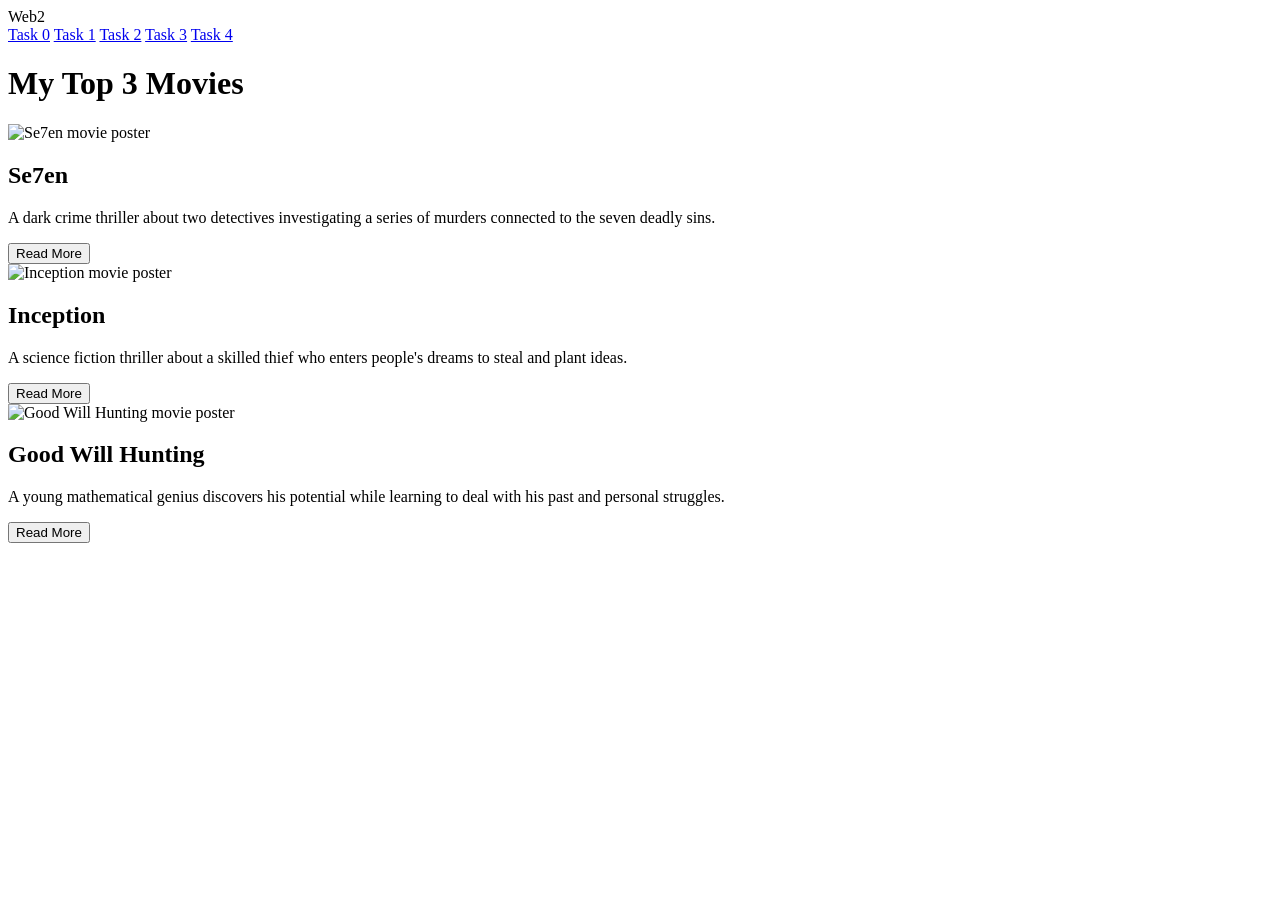
==== task1.html @ 8affd965 "create task1 html" ====
<!DOCTYPE html>
<html lang="en">

<head>
    <meta charset="UTF-8">
    <meta name="viewport" content="width=device-width, initial-scale=1.0">
    <title>Task 1</title>
    <link rel="stylesheet" href="task1.css">
</head>

<body>
    <header class="navbar">

        <div class="logo">Web2</div>

        <nav>
            <a href="task0.html">Task 0</a>
            <a href="task1.html">Task 1</a>
            <a href="task2.html">Task 2</a>
            <a href="task3.html">Task 3</a>
            <a href="task4.html">Task 4</a>
        </nav>

    </header>

    <main>
        <h1>My Top 3 Movies</h1>

        <div class="card-container">
            <div class="card">
                <img src="images/se7en.jpg" alt="Se7en movie poster">
                <h2>Se7en</h2>

                <p>
                    A dark crime thriller about two detectives
                    investigating a series of murders connected
                    to the seven deadly sins.
                </p>
                <button>Read More</button>
            </div>

            <div class="card">
                <img src="images/inception.jpg" alt="Inception movie poster">
                <h2>Inception</h2>

                <p>
                    A science fiction thriller about a skilled thief
                    who enters people's dreams to steal and plant ideas.
                </p>
                <button>Read More</button>
            </div>

            <div class="card">
                <img src="images/good-will-hunting.jpg" alt="Good Will Hunting movie poster">
                <h2>Good Will Hunting</h2>

                <p>
                    A young mathematical genius discovers his potential
                    while learning to deal with his past and personal struggles.
                </p>
                <button>Read More</button>
            </div>
        </div>
    </main>
</body>
</html>
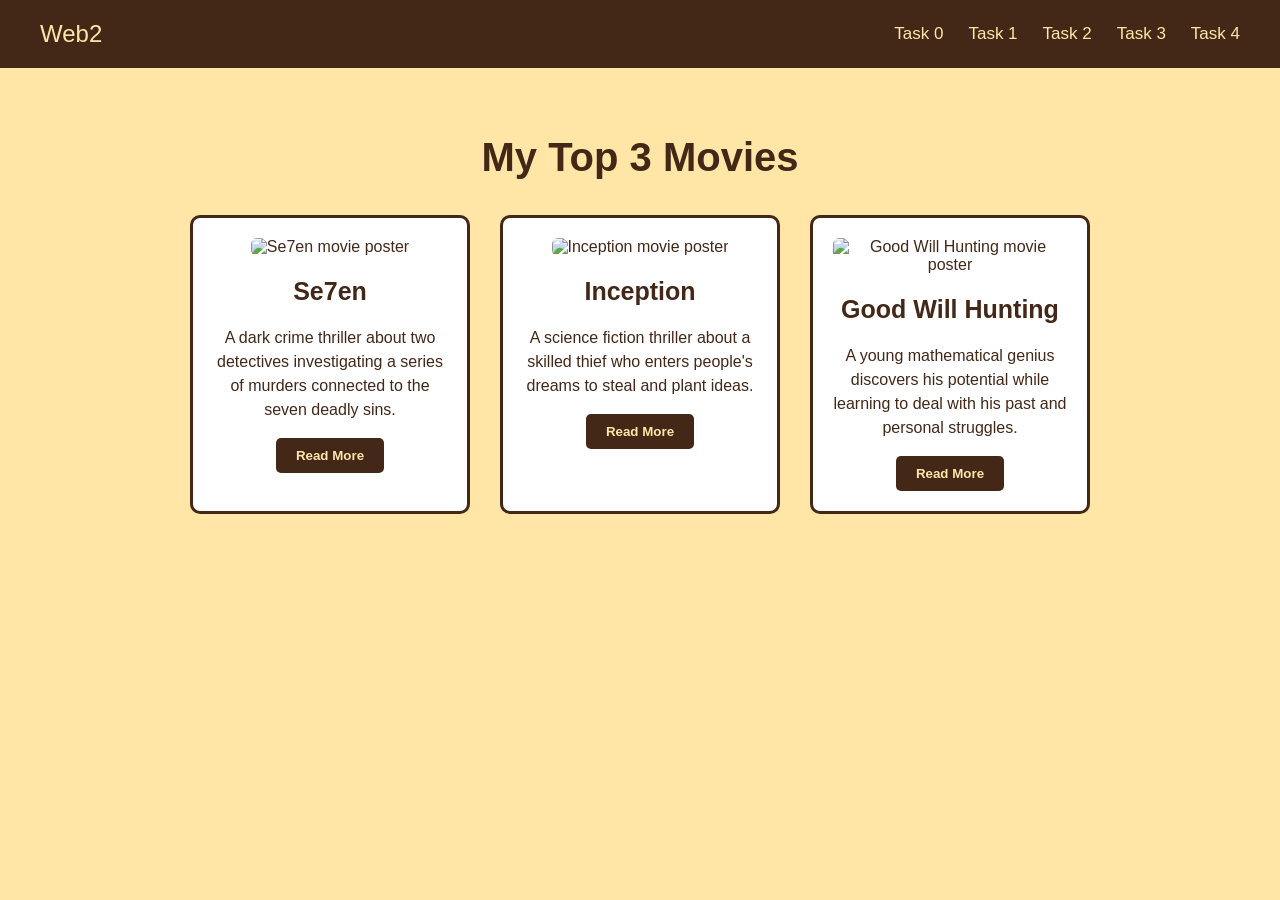
==== commit 3ec3e41b: "rename task2.html to index.html" ====
--- a/task1.html
+++ b/task1.html
@@ -14,7 +14,7 @@
         <div class="logo">Web2</div>
 
         <nav>
-            <a href="task0.html">Task 0</a>
+            <a href="index.html">Task 0</a>
             <a href="task1.html">Task 1</a>
             <a href="task2.html">Task 2</a>
             <a href="task3.html">Task 3</a>
--- a/task1.css
+++ b/task1.css
@@ -0,0 +1,98 @@
+body {
+    margin: 0;
+    padding: 0;
+    background-color: #FFE6A7;
+    color: #432818;
+    font-family: Arial, sans-serif;
+}
+
+.navbar {
+    display: flex;
+    justify-content: space-between;
+    align-items: center;
+    padding: 20px 40px;
+    background-color: #432818;
+}
+
+.logo {
+    color: #FFE6A7;
+    font-size: 24px;
+}
+
+nav {
+    display: flex;
+    gap: 25px;
+}
+
+nav a {
+    color: #FFE6A7;
+    text-decoration: none;
+    font-size: 17px;
+}
+
+nav a:hover {
+    color: white;
+}
+
+main {
+    padding: 40px;
+    text-align: center;
+}
+
+h1 {
+    color: #432818;
+    font-size: 40px;
+    margin-bottom: 35px;
+}
+
+.card-container {
+    display: flex;
+    gap: 30px;
+    justify-content: center;
+    align-items: stretch;
+}
+
+.card {
+    width: 280px;
+    padding: 20px;
+    background-color: white;
+    border: 3px solid #432818;
+    border-radius: 10px;
+    box-sizing: border-box;
+}
+
+.card img {
+    width: 100%;
+    height: 350px;
+    object-fit: cover;
+    border-radius: 6px;
+}
+
+.card h2 {
+    color: #432818;
+    font-size: 25px;
+}
+
+.card p {
+    color: #432818;
+    line-height: 1.5;
+    min-height: 70px;
+}
+
+.card button {
+    padding: 10px 20px;
+    background-color: #432818;
+    color: #FFE6A7;
+    border: none;
+    border-radius: 5px;
+    font-weight: bold;
+}
+
+.card:hover {
+    box-shadow: 0 5px 15px #432818;
+}
+
+.card button:hover {
+    background-color: #FFE6A7;
+    color: #432818;
+}
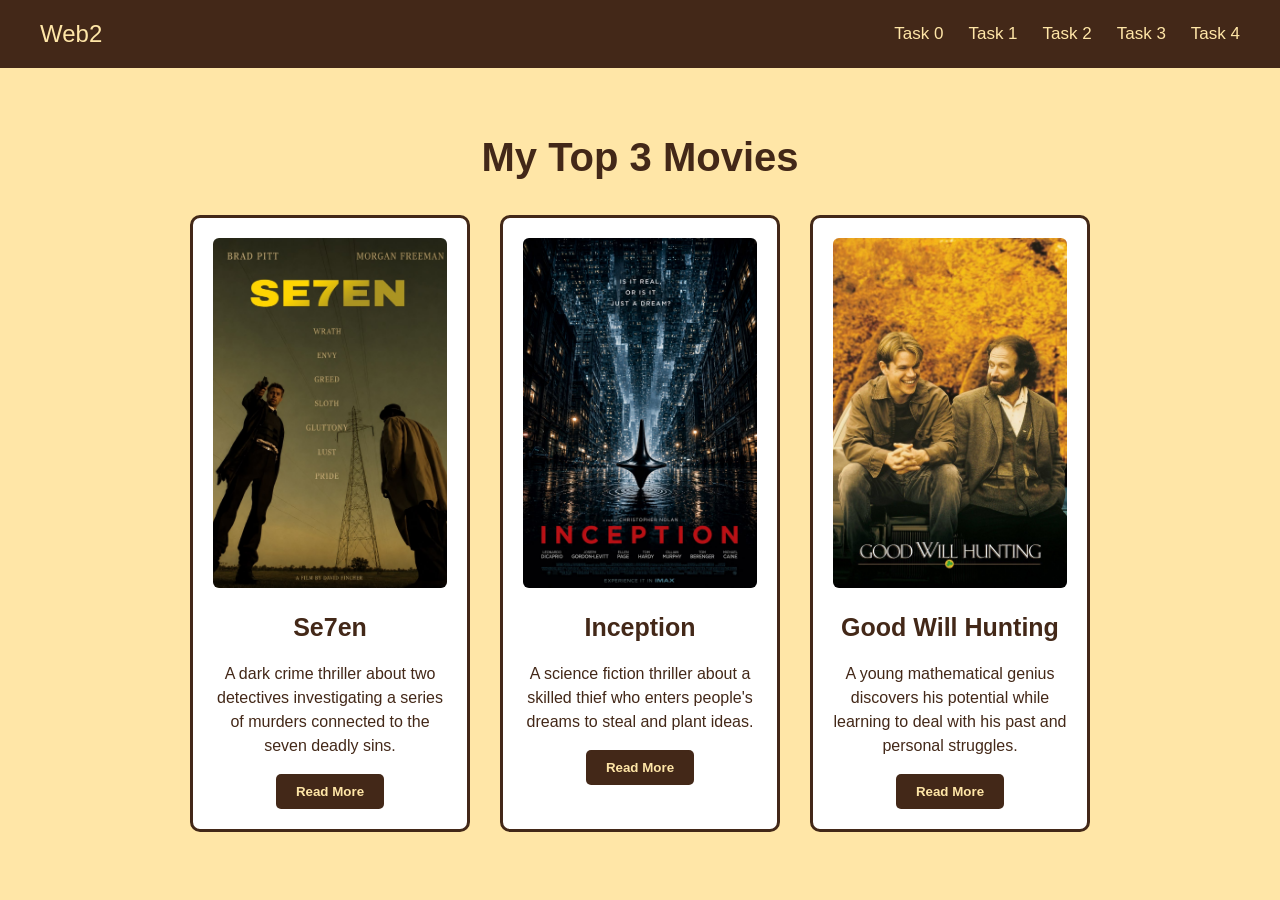
==== commit 73111bf5: "fix task1.html image paths" ====
--- a/task1.html
+++ b/task1.html
@@ -28,7 +28,7 @@
 
         <div class="card-container">
             <div class="card">
-                <img src="images/se7en.jpg" alt="Se7en movie poster">
+                <img src="images/se7en.JPG" alt="Se7en movie poster">
                 <h2>Se7en</h2>
 
                 <p>
@@ -40,7 +40,7 @@
             </div>
 
             <div class="card">
-                <img src="images/inception.jpg" alt="Inception movie poster">
+                <img src="images/inception.JPG" alt="Inception movie poster">
                 <h2>Inception</h2>
 
                 <p>
@@ -51,7 +51,7 @@
             </div>
 
             <div class="card">
-                <img src="images/good-will-hunting.jpg" alt="Good Will Hunting movie poster">
+                <img src="images/good-will-hunting.JPG" alt="Good Will Hunting movie poster">
                 <h2>Good Will Hunting</h2>
 
                 <p>
